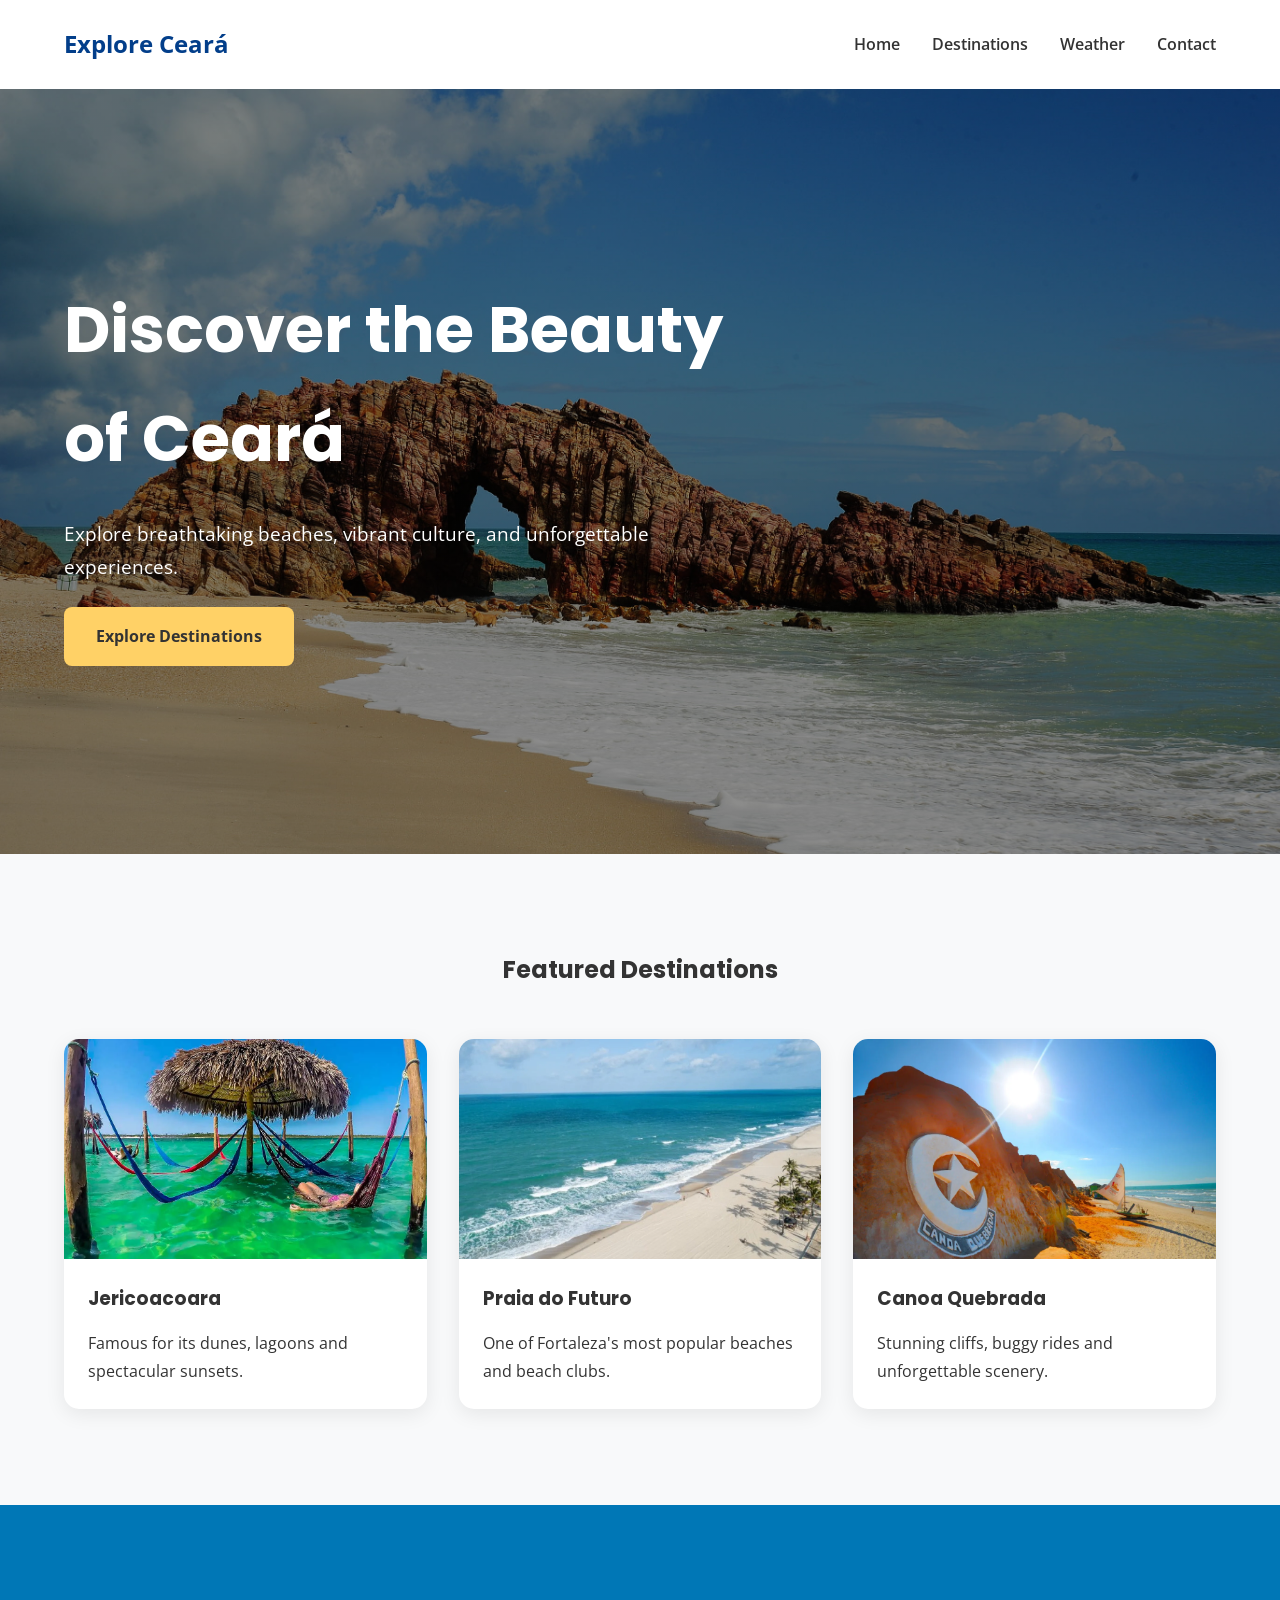
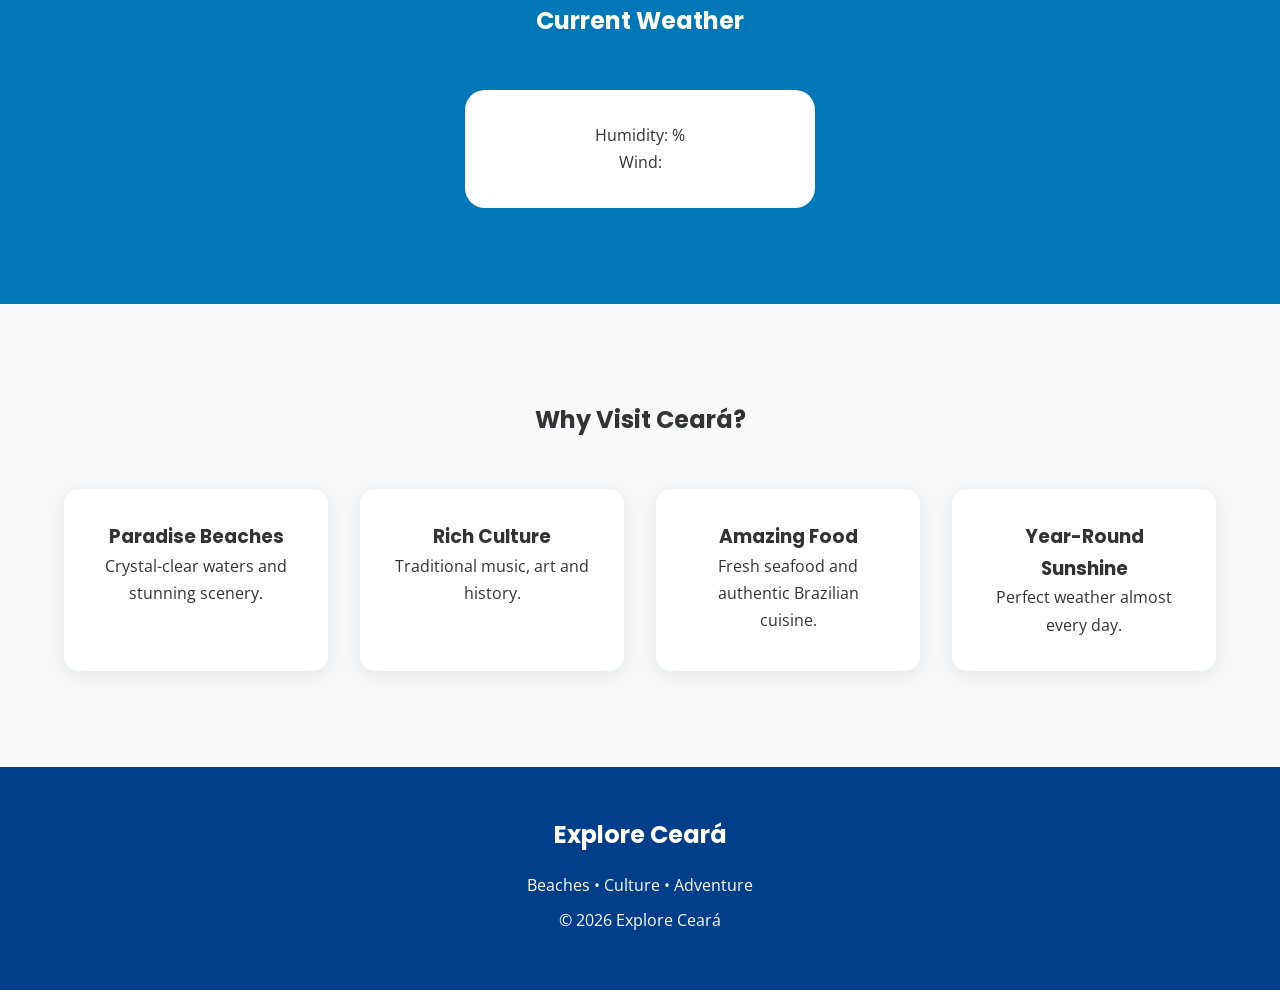
==== project/index.html @ 8722f1fc "week06: Project - Homepage" ====
<!DOCTYPE html>
<html lang="en">

<head>
    <meta charset="UTF-8">
    <meta name="viewport" content="width=device-width, initial-scale=1.0">

    <title>Explore Ceará | Beaches, Weather & Travel Guide</title>

    <meta name="description"
        content="Discover the best beaches, attractions, and weather information in Ceará, Brazil.">

    <link rel="preconnect" href="https://fonts.googleapis.com">
    <link rel="preconnect" href="https://fonts.gstatic.com" crossorigin>

    <link
        href="https://fonts.googleapis.com/css2?family=Open+Sans:wght@400;500;600&family=Poppins:wght@400;600;700&display=swap"
        rel="stylesheet">

    <link rel="stylesheet" href="./styles/styles.css">

</head>

<body>

    <header>
        <div class="container nav-container">

            <a href="#" class="logo">
                Explore Ceará
            </a>

            <nav>
                <ul class="navigation">
                    <li><a href="#">Home</a></li>
                    <li><a href="#">Destinations</a></li>
                    <li><a href="#">Weather</a></li>
                    <li><a href="#">Contact</a></li>
                </ul>
            </nav>

        </div>
    </header>


    <main>

        <!-- HERO -->

        <section class="hero">

            <div class="hero-overlay">

                <div class="container">

                    <h1>
                        Discover the Beauty of Ceará
                    </h1>

                    <p>
                        Explore breathtaking beaches, vibrant culture,
                        and unforgettable experiences.
                    </p>

                    <a href="#" class="btn">
                        Explore Destinations
                    </a>

                </div>

            </div>

        </section>



        <!-- FEATURED DESTINATIONS -->

        <section class="featured">

            <div class="container">

                <h2>
                    Featured Destinations
                </h2>

                <div class="cards">

                    <article class="card">

                        <div class="image-placeholder">
                            <img src="./images/jericoacoara.webp" alt="Jericoacoara Beach">
                        </div>

                        <div class="card-content">

                            <h3>Jericoacoara</h3>

                            <p>
                                Famous for its dunes, lagoons and spectacular sunsets.
                            </p>

                        </div>

                    </article>


                    <article class="card">

                        <div class="image-placeholder">
                            <img src="./images/praia-do-futuro.webp" alt="Praia do Futuro Beach">
                        </div>

                        <div class="card-content">

                            <h3>Praia do Futuro</h3>

                            <p>
                                One of Fortaleza's most popular beaches and beach clubs.
                            </p>

                        </div>

                    </article>


                    <article class="card">

                        <div class="image-placeholder">
                            <img src="./images/canoa-quebrada.webp" alt="Canoa Quebrada Beach">
                        </div>

                        <div class="card-content">

                            <h3>Canoa Quebrada</h3>

                            <p>
                                Stunning cliffs, buggy rides and unforgettable scenery.
                            </p>

                        </div>

                    </article>

                </div>

            </div>

        </section>



        <!-- WEATHER -->

        <section class="weather">

            <div class="container">

                <h2>
                    Current Weather
                </h2>

                <div class="weather-card">

                    <h3><span id="city"></span></h3>

                    <div class="temperature">
                        <span id="temp"></span>
                    </div>

                    <p><span id="condition"></span></p>

                    <p>Humidity: <span id="humidity"></span>%</p>

                    <p>Wind: <span id="wind"></span></p>

                </div>

            </div>

        </section>



        <!-- WHY VISIT -->

        <section class="benefits">

            <div class="container">

                <h2>
                    Why Visit Ceará?
                </h2>

                <div class="benefit-grid">

                    <div class="benefit">
                        <h3>Paradise Beaches</h3>
                        <p>Crystal-clear waters and stunning scenery.</p>
                    </div>

                    <div class="benefit">
                        <h3>Rich Culture</h3>
                        <p>Traditional music, art and history.</p>
                    </div>

                    <div class="benefit">
                        <h3>Amazing Food</h3>
                        <p>Fresh seafood and authentic Brazilian cuisine.</p>
                    </div>

                    <div class="benefit">
                        <h3>Year-Round Sunshine</h3>
                        <p>Perfect weather almost every day.</p>
                    </div>

                </div>

            </div>

        </section>

    </main>



    <footer>

        <div class="container">

            <h2>Explore Ceará</h2>

            <p>
                Beaches • Culture • Adventure
            </p>

            <p>
                © 2026 Explore Ceará
            </p>

        </div>

    </footer>
    <script src="./scripts/app.js"></script>

</body>

</html>
---- project/styles/styles.css ----
:root {
    --primary: #0077B6;
    --secondary: #00B4D8;
    --accent: #FFD166;
    --accent-hover: #FFC107;
    --dark: #023E8A;
    --light: #F8F9FA;
    --gray: #666;
}

* {
    margin: 0;
    padding: 0;
    box-sizing: border-box;
}

body {
    font-family: "Open Sans", sans-serif;
    background: var(--light);
    color: #333;
    line-height: 1.7;
}

h1,
h2,
h3 {
    font-family: "Poppins", sans-serif;
}

.container {
    width: 90%;
    max-width: 1200px;
    margin: auto;
}


/* HEADER */

header {
    background: white;
    box-shadow: 0 2px 10px rgba(0, 0, 0, .08);
}

.nav-container {
    display: flex;
    justify-content: space-between;
    align-items: center;

    padding: 1.5rem 0;
}

.logo {
    text-decoration: none;
    color: var(--dark);
    font-size: 1.5rem;
    font-weight: 700;
}

.navigation {
    display: flex;
    gap: 2rem;
    list-style: none;
}

.navigation a {
    color: #333;
    text-decoration: none;
    font-weight: 600;
}


/* HERO */

.hero {
    height: 85vh;

    background:
        linear-gradient(rgba(0, 0, 0, .45),
            rgba(0, 0, 0, .45)),
        url("/project/images/hero.jpg") no-repeat;

    background-size: cover;
    background-position: center;

    display: flex;
    align-items: center;
}

.hero-overlay {
    width: 100%;
}

.hero h1 {
    color: white;
    font-size: 4rem;
    max-width: 700px;
}

.hero p {
    color: white;
    font-size: 1.2rem;
    margin: 1.5rem 0;
    max-width: 600px;
}

.btn {
    display: inline-block;
    background: var(--accent);
    color: #333;
    padding: 1rem 2rem;
    border-radius: 8px;
    text-decoration: none;
    font-weight: 700;
}

.btn:hover {
    background: var(--accent-hover);
    color: white;
    transition: 0.8s;
}

/* SECTIONS */

section {
    padding: 6rem 0;
}

section h2 {
    text-align: center;
    margin-bottom: 3rem;
}


/* CARDS */

.cards {
    display: grid;
    grid-template-columns: repeat(auto-fit, minmax(300px, 1fr));
    gap: 2rem;
}

.card {
    background: white;
    border-radius: 15px;
    overflow: hidden;
    box-shadow: 0 5px 20px rgba(0, 0, 0, .08);
}

.image-placeholder {
    height: 220px;
    background: #ddd;
    display: flex;
    justify-content: center;
    align-items: center;
}

.image-placeholder img {
    width: 100%;
    height: 100%;
    object-fit: cover;
}

.card-content {
    padding: 1.5rem;
}

.card-content h3 {
    margin-bottom: 1rem;
}


/* WEATHER */

.weather {
    background: var(--primary);
}

.weather h2 {
    color: white;
}

.weather-card {
    background: white;
    max-width: 350px;
    margin: auto;
    text-align: center;
    padding: 2rem;
    border-radius: 20px;
}

.temperature {
    font-size: 3rem;
    font-weight: bold;
}


/* BENEFITS */

.benefit-grid {
    display: grid;
    grid-template-columns: repeat(auto-fit, minmax(250px, 1fr));
    gap: 2rem;
}

.benefit {
    background: white;
    padding: 2rem;
    border-radius: 15px;
    text-align: center;

    box-shadow: 0 5px 20px rgba(0, 0, 0, .08);
}


/* FOOTER */

footer {
    background: var(--dark);
    color: white;
    text-align: center;

    padding: 3rem 0;
}

footer h2 {
    margin-bottom: 1rem;
}

footer p {
    margin-bottom: .5rem;
}


/* MOBILE */

@media (max-width:768px) {

    .nav-container {
        flex-direction: column;
        gap: 1rem;
    }

    .navigation {
        flex-direction: column;
        text-align: center;
    }

    .hero h1 {
        font-size: 2.7rem;
    }
}
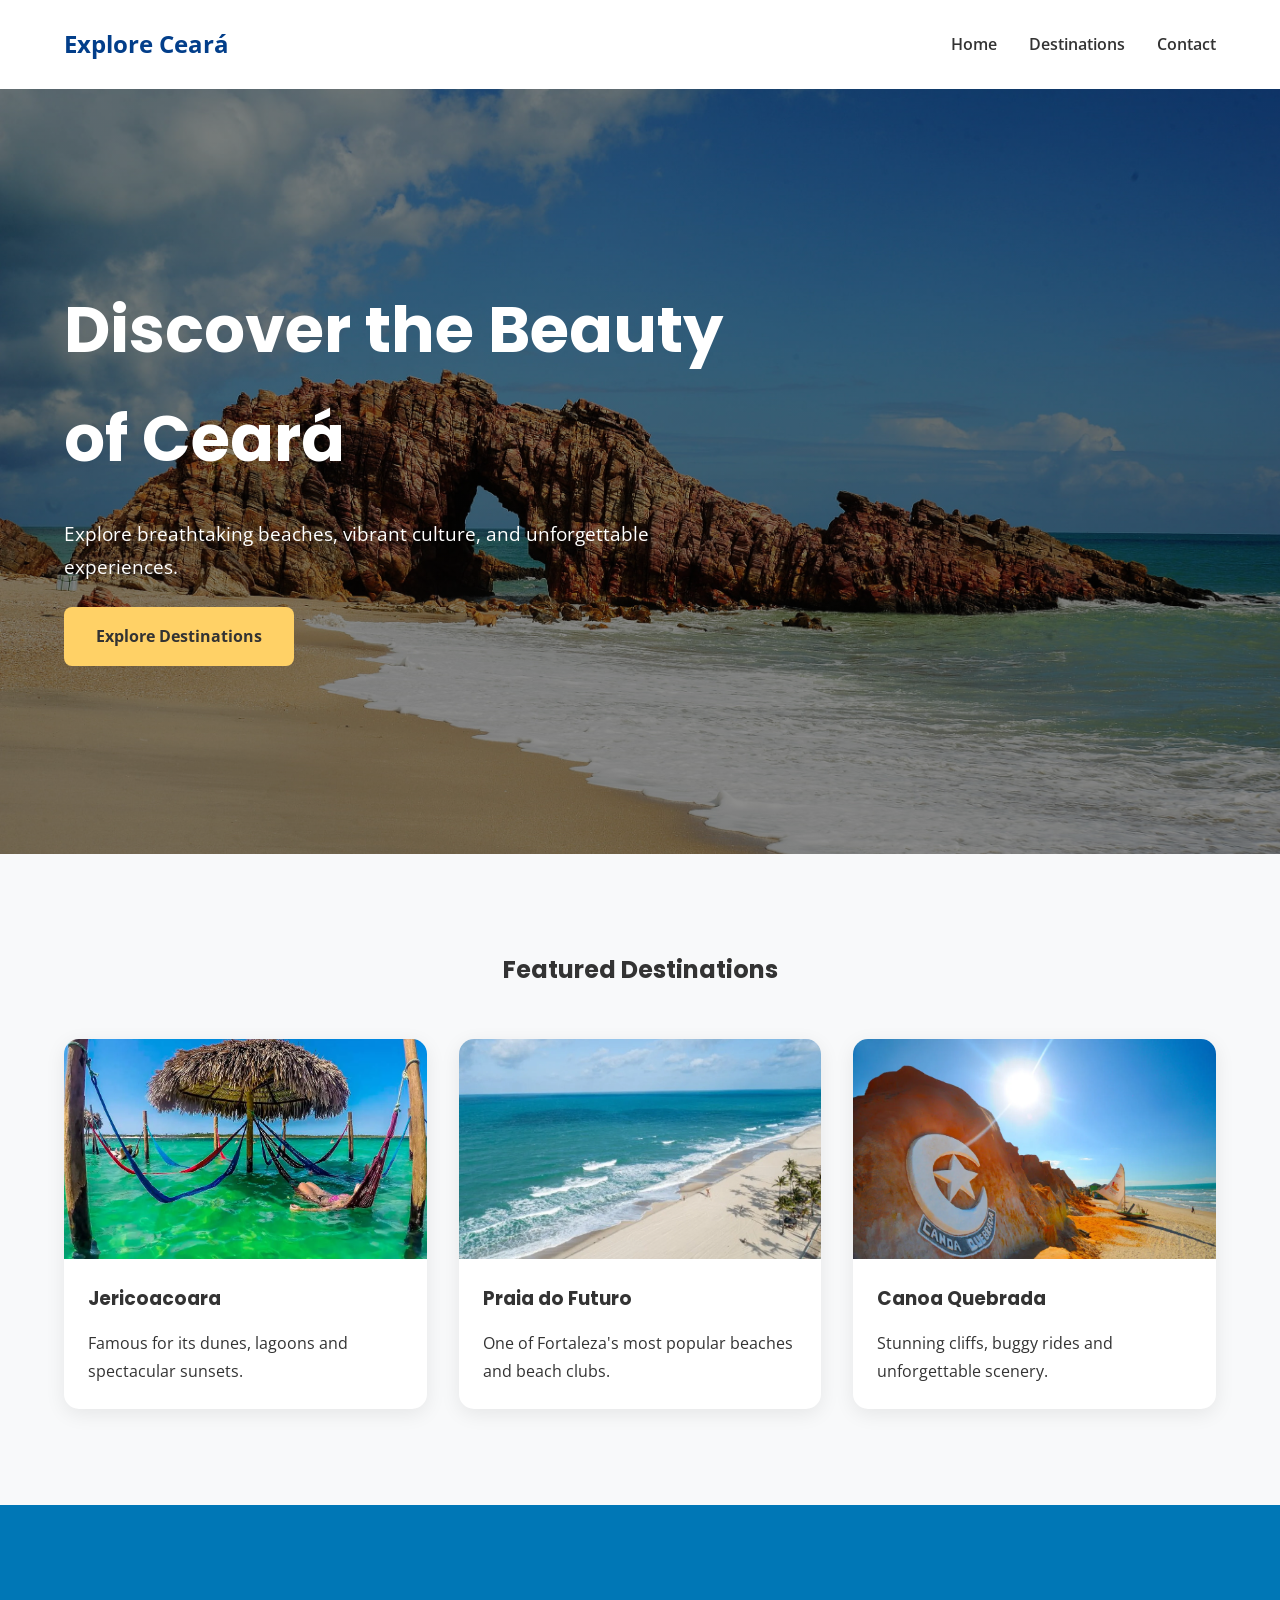
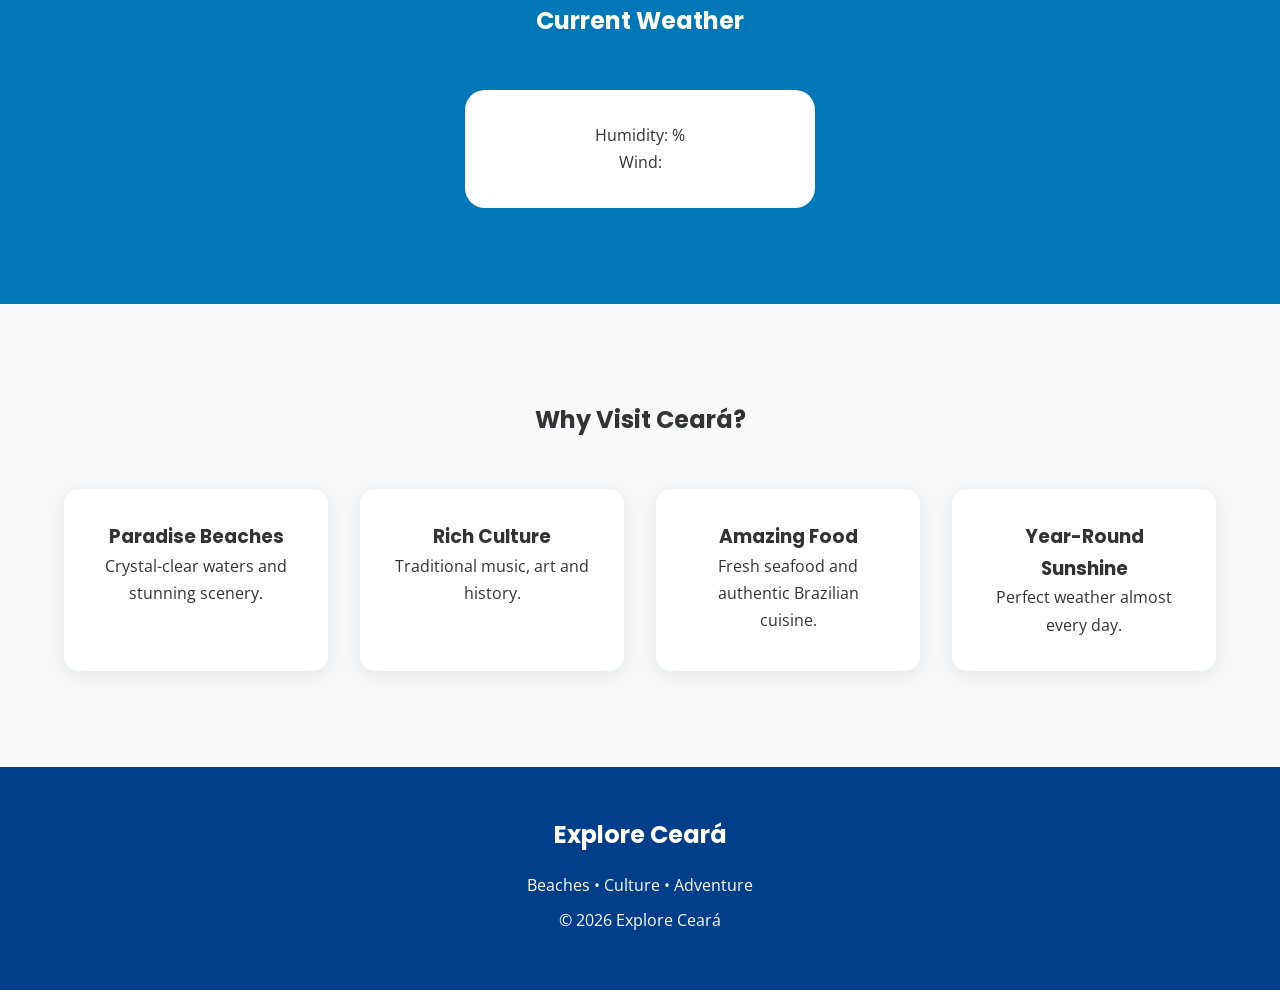
==== commit 25507651: "week06: Project - Project Finished" ====
--- a/project/index.html
+++ b/project/index.html
@@ -26,16 +26,15 @@
     <header>
         <div class="container nav-container">
 
-            <a href="#" class="logo">
+            <a href="./index.html" class="logo">
                 Explore Ceará
             </a>
 
             <nav>
                 <ul class="navigation">
-                    <li><a href="#">Home</a></li>
-                    <li><a href="#">Destinations</a></li>
-                    <li><a href="#">Weather</a></li>
-                    <li><a href="#">Contact</a></li>
+                    <li><a href="./index.html">Home</a></li>
+                    <li><a href="./destinations.html">Destinations</a></li>
+                    <li><a href="./contact.html">Contact</a></li>
                 </ul>
             </nav>
 
@@ -62,7 +61,7 @@
                         and unforgettable experiences.
                     </p>
 
-                    <a href="#" class="btn">
+                    <a href="./destinations.html" class="btn">
                         Explore Destinations
                     </a>
 
@@ -89,7 +88,7 @@
                     <article class="card">
 
                         <div class="image-placeholder">
-                            <img src="./images/jericoacoara.webp" alt="Jericoacoara Beach">
+                            <img src="./images/jericoacoara.webp" alt="Jericoacoara Beach" loading="lazy">
                         </div>
 
                         <div class="card-content">
@@ -108,7 +107,7 @@
                     <article class="card">
 
                         <div class="image-placeholder">
-                            <img src="./images/praia-do-futuro.webp" alt="Praia do Futuro Beach">
+                            <img src="./images/praia-do-futuro.webp" alt="Praia do Futuro Beach" loading="lazy">
                         </div>
 
                         <div class="card-content">
@@ -127,7 +126,7 @@
                     <article class="card">
 
                         <div class="image-placeholder">
-                            <img src="./images/canoa-quebrada.webp" alt="Canoa Quebrada Beach">
+                            <img src="./images/canoa-quebrada.webp" alt="Canoa Quebrada Beach" loading="lazy">
                         </div>
 
                         <div class="card-content">
--- a/project/styles/styles.css
+++ b/project/styles/styles.css
@@ -248,4 +248,237 @@
     .hero h1 {
         font-size: 2.7rem;
     }
+}
+
+/* PAGE HERO */
+
+.page-hero {
+    background: linear-gradient(rgba(0, 0, 0, .5),
+            rgba(0, 0, 0, .5)),
+        url("/project/images/hero.jpg");
+
+    background-size: cover;
+    background-position: center;
+
+    color: white;
+
+    text-align: center;
+
+    padding: 8rem 0;
+}
+
+.page-hero h1 {
+    font-size: 3.5rem;
+    margin-bottom: 1rem;
+}
+
+
+/* DESTINATIONS */
+
+.destinations-section {
+    padding: 6rem 0;
+}
+
+.destination-card {
+    display: grid;
+    grid-template-columns: 1fr 1fr;
+    gap: 4rem;
+
+    align-items: center;
+
+    margin-bottom: 6rem;
+}
+
+.reverse .destination-image {
+    order: 2;
+}
+
+.reverse .destination-content {
+    order: 1;
+}
+
+.destination-image img {
+    width: 100%;
+    border-radius: 20px;
+    display: block;
+
+    box-shadow: 0 10px 25px rgba(0, 0, 0, .15);
+}
+
+.destination-content h2 {
+    text-align: left;
+    margin-bottom: 1rem;
+}
+
+.destination-content p {
+    margin-bottom: 1.5rem;
+}
+
+.destination-content ul {
+    padding-left: 1.5rem;
+}
+
+.destination-content li {
+    margin-bottom: .8rem;
+}
+
+
+/* MOBILE */
+
+@media (max-width: 768px) {
+
+    .page-hero h1 {
+        font-size: 2.5rem;
+    }
+
+    .destination-card {
+        grid-template-columns: 1fr;
+    }
+
+    .reverse .destination-image,
+    .reverse .destination-content {
+        order: initial;
+    }
+
+}
+
+/* CONTACT */
+
+.contact-section {
+    padding: 6rem 0;
+}
+
+.contact-grid {
+    display: grid;
+    grid-template-columns: 1fr 1.2fr;
+    gap: 4rem;
+}
+
+.contact-info h2 {
+    text-align: left;
+    margin-bottom: 1.5rem;
+}
+
+.contact-info p {
+    margin-bottom: 1.5rem;
+}
+
+.info-box {
+    margin-bottom: 2rem;
+}
+
+.info-box h3 {
+    color: var(--dark);
+    margin-bottom: .5rem;
+}
+
+
+.contact-form-container {
+    background: white;
+    padding: 2.5rem;
+    border-radius: 20px;
+
+    box-shadow: 0 10px 25px rgba(0, 0, 0, .08);
+}
+
+.form-group {
+    display: flex;
+    flex-direction: column;
+    margin-bottom: 1.5rem;
+}
+
+.form-group label {
+    font-weight: 600;
+    margin-bottom: .5rem;
+}
+
+.form-group input,
+.form-group select,
+.form-group textarea {
+    padding: 1rem;
+
+    border: 1px solid #ddd;
+    border-radius: 10px;
+
+    font-family: inherit;
+    font-size: 1rem;
+}
+
+.form-group textarea {
+    resize: vertical;
+}
+
+.submit-btn {
+    width: 100%;
+    border: none;
+
+    background: var(--accent);
+
+    padding: 1rem;
+
+    border-radius: 10px;
+
+    font-size: 1rem;
+    font-weight: 700;
+
+    cursor: pointer;
+
+    transition: .3s;
+}
+
+.submit-btn:hover {
+    transform: translateY(-2px);
+}
+
+
+/* MOBILE */
+
+@media (max-width: 768px) {
+
+    .contact-grid {
+        grid-template-columns: 1fr;
+    }
+
+}
+
+/* THANK YOU */
+
+.thankyou-section {
+    padding: 6rem 0;
+}
+
+.thankyou-card {
+    max-width: 700px;
+
+    margin: auto;
+
+    background: white;
+
+    padding: 3rem;
+
+    border-radius: 20px;
+
+    box-shadow: 0 10px 30px rgba(0, 0, 0, .08);
+
+    text-align: center;
+}
+
+.thankyou-card h2 {
+    margin-bottom: 1.5rem;
+}
+
+#submission-info {
+    margin: 2rem 0;
+
+    text-align: left;
+
+    background: var(--light);
+
+    padding: 2rem;
+
+    border-radius: 15px;
+}
+
+#submission-info p {
+    margin-bottom: 1rem;
 }
